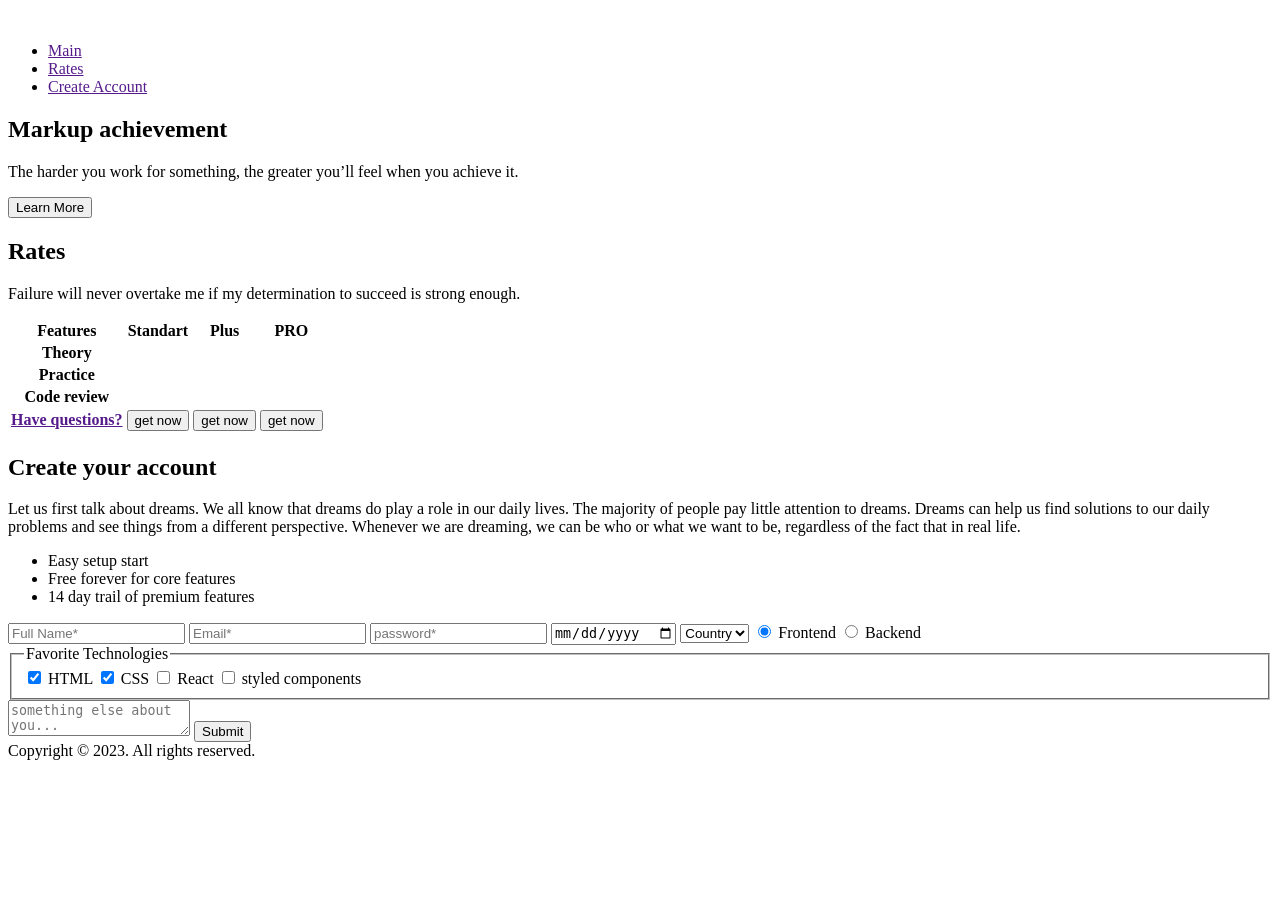
==== index.html @ 87a12f78 "task2" ====
<!DOCTYPE html>
  <html lang="en">
  <head>
    <meta charset="UTF-8">
    <meta name="viewport" content="width=device-width, initial-scale=1.0">
    <title>Document</title>
  </head>
  <body>
    <header>
      <a href="">
        <img src="./assets/images/Logo.svg" alt="">
      </a>
      <ul>
        <li>
          <a href="">Main</a>
        </li>
        <li>
          <a href="">Rates</a></li>
        <li>
          <a href="">Create Account</a>
        </li>
      </ul>
    </header>
    <section>
      <h1>Markup achievement</h1>
      <p>The harder you work for something, the greater you’ll feel when you achieve it.</p>
      <button>Learn More</button>
      <img src="./assets/images/image.svg" alt="">
    </section>
    <section>
      <h2>Rates</h2>
      <p>Failure will never overtake me if my determination to succeed is strong enough.</p>
      <table>
        <tr>
          <th>Features</th>
          <th>Standart</th>
          <th>Plus</th>
          <th>PRO</th>
        </tr>
        <tr>
          <th>Theory</th>
          <td><img src="./assets/images/td.svg" alt=""></td>
          <td><img src="./assets/images/td.svg" alt=""></td>
          <td><img src="./assets/images/td.svg" alt=""></td>
        </tr>
        <tr>
          <th>Practice</th>
          <td><img src="./assets/images/td1.svg" alt=""></td>
          <td><img src="./assets/images/td.svg" alt=""></td>
          <td><img src="./assets/images/td.svg" alt=""></td>
        </tr>
        <tr>
          <th>Code review</th>
          <td><img src="./assets/images/td1.svg" alt=""></td>
          <td><img src="./assets/images/td1.svg" alt=""></td>
          <td><img src="./assets/images/td.svg" alt=""></td>
        </tr>
        <tr>
          <th><a href="">Have questions?</a></th>
          <td><button>get now</button></td>
          <td><button>get now</button></td>
          <td><button>get now</button></td>
        </tr>
      </table>
    </section>
    <section>
      <h2>Create your account</h2>
      <p>Let us first talk about dreams. We all know that dreams do play a role in our daily lives. The majority of people pay little attention to dreams. Dreams can help us find solutions to our daily problems and see things from a different perspective. Whenever we are dreaming, we can be who or what we want to be, regardless of the fact that in real life.</p>
      <ul>
        <li>Easy setup start</li>
        <li>Free forever for core features</li>
        <li>14 day trail of premium features</li>
      </ul>
      <form action="">
        <input type="text" placeholder="Full Name*">
        <input type="email" placeholder="Email*">
        <input type="password" placeholder="password*">
        <input type="date">
        <select>
          <option selected disabled>Country</option>
          <option>Belarus</option>
          <option>China</option>
          <option>USA</option>
        </select>
        <label for="">
          <input type="radio" name="stack" checked>
          Frontend
        </label>
        <label for="">
          <input type="radio" name="stack">
          Backend
        </label>
        <fieldset>
          <legend>Favorite Technologies</legend>
          <label for="">
            <input type="checkbox" name="html" checked>
            HTML
          </label>
          <label for="">
            <input type="checkbox" name="css" checked>
            CSS
          </label>
          <label for="">
            <input type="checkbox" name="react">
            React
          </label>
          <label for="">
            <input type="checkbox" name="sc">
            styled components
          </label>
        </fieldset>
        <textarea placeholder="something else about you..."></textarea>
        <input type="submit">
      </form>
    </section>
    <footer>
      <span>Copyright © 2023. All rights reserved.</span>
    </footer>
  </body>
  </html>
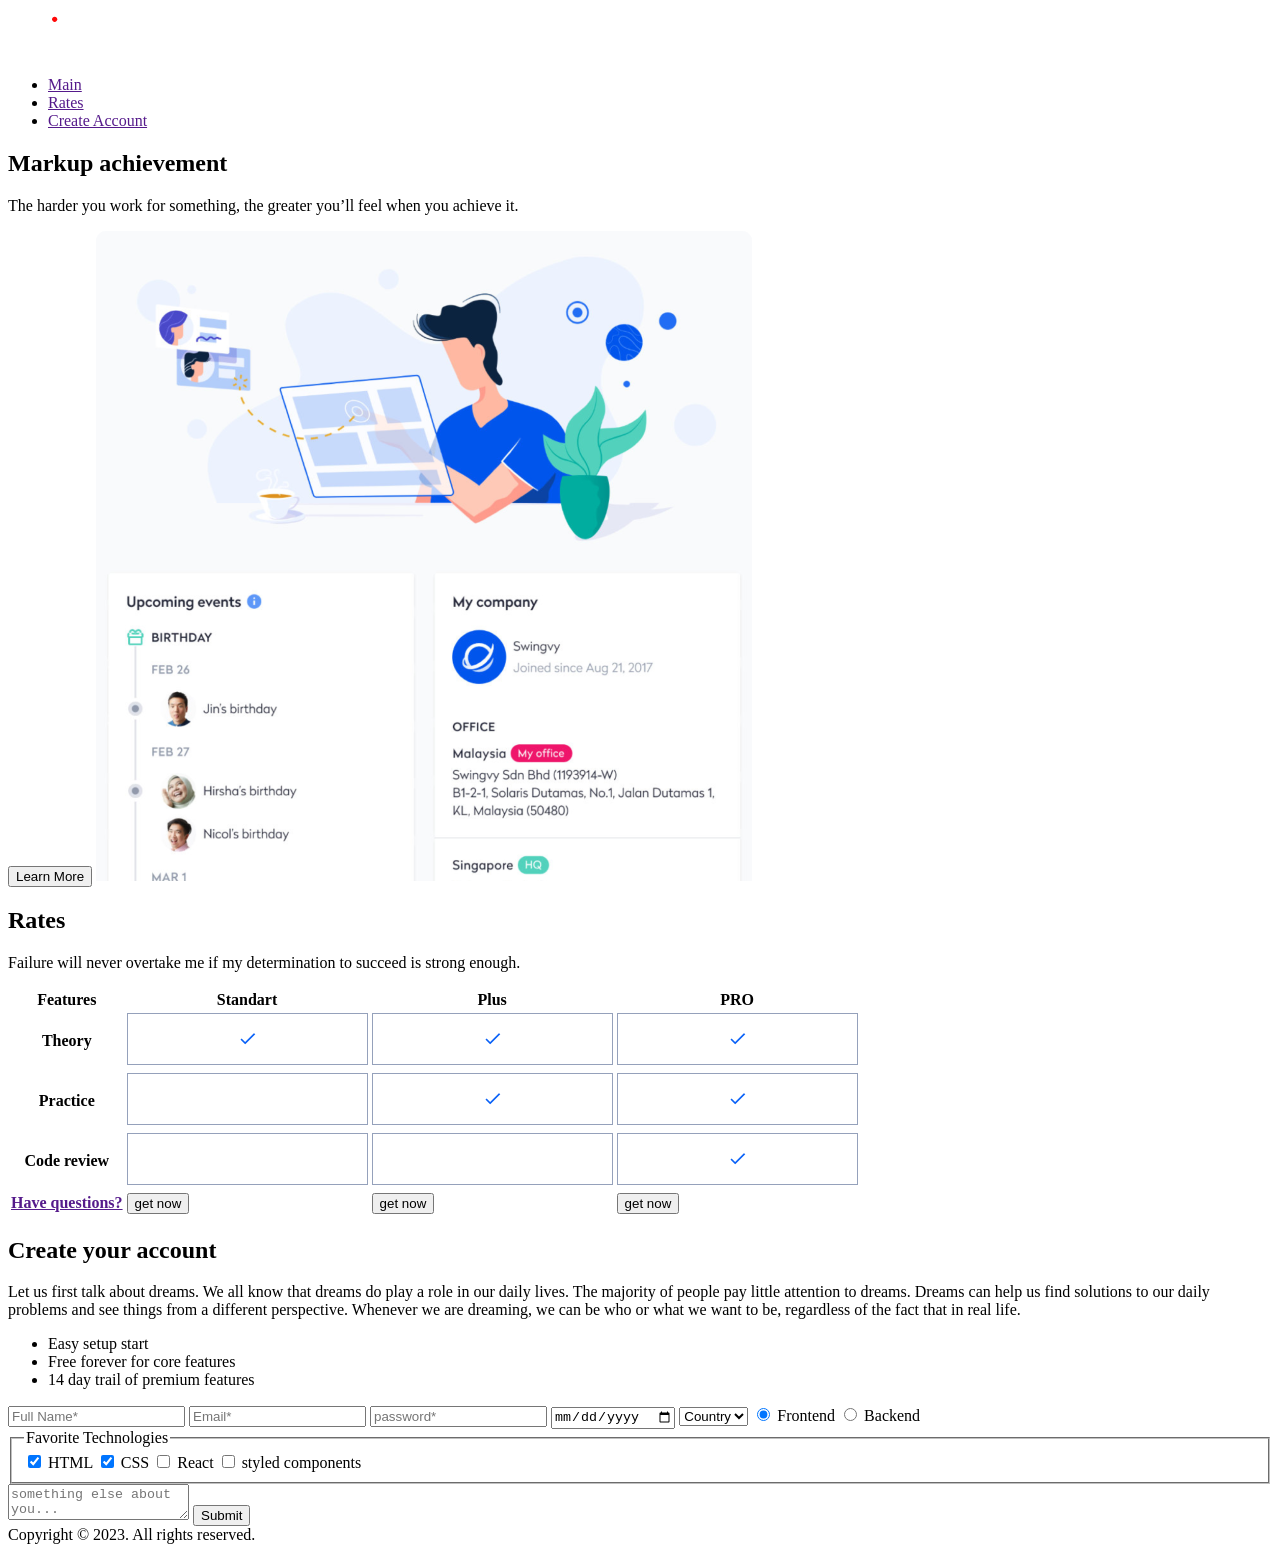
==== commit f000996d: "task3" ====
--- a/index.html
+++ b/index.html
@@ -3,12 +3,15 @@
   <head>
     <meta charset="UTF-8">
     <meta name="viewport" content="width=device-width, initial-scale=1.0">
+    <link rel="preconnect" href="https://fonts.googleapis.com">
+    <link rel="preconnect" href="https://fonts.gstatic.com" crossorigin>
+    <link href="https://fonts.googleapis.com/css2?family=Rubik:ital,wght@0,300..900;1,300..900&display=swap" rel="stylesheet">
     <title>Document</title>
   </head>
   <body>
     <header>
       <a href="">
-        <img src="./assets/images/Logo.svg" alt="">
+        <img src="./image/Logo.svg" alt="">
       </a>
       <ul>
         <li>
@@ -25,7 +28,7 @@
       <h1>Markup achievement</h1>
       <p>The harder you work for something, the greater you’ll feel when you achieve it.</p>
       <button>Learn More</button>
-      <img src="./assets/images/image.svg" alt="">
+      <img src="./image/image.png" alt="">
     </section>
     <section>
       <h2>Rates</h2>
@@ -39,21 +42,21 @@
         </tr>
         <tr>
           <th>Theory</th>
-          <td><img src="./assets/images/td.svg" alt=""></td>
-          <td><img src="./assets/images/td.svg" alt=""></td>
-          <td><img src="./assets/images/td.svg" alt=""></td>
+          <td><img src="./image/td.png" alt=""></td>
+          <td><img src="./image/td.png" alt=""></td>
+          <td><img src="./image/td.png" alt=""></td>
         </tr>
         <tr>
           <th>Practice</th>
-          <td><img src="./assets/images/td1.svg" alt=""></td>
-          <td><img src="./assets/images/td.svg" alt=""></td>
-          <td><img src="./assets/images/td.svg" alt=""></td>
+          <td><img src="./image/td1.png" alt=""></td>
+          <td><img src="./image/td.png" alt=""></td>
+          <td><img src="./image/td.png" alt=""></td>
         </tr>
         <tr>
           <th>Code review</th>
-          <td><img src="./assets/images/td1.svg" alt=""></td>
-          <td><img src="./assets/images/td1.svg" alt=""></td>
-          <td><img src="./assets/images/td.svg" alt=""></td>
+          <td><img src="./image/td1.png" alt=""></td>
+          <td><img src="./image/td1.png" alt=""></td>
+          <td><img src="./image/td.png" alt=""></td>
         </tr>
         <tr>
           <th><a href="">Have questions?</a></th>
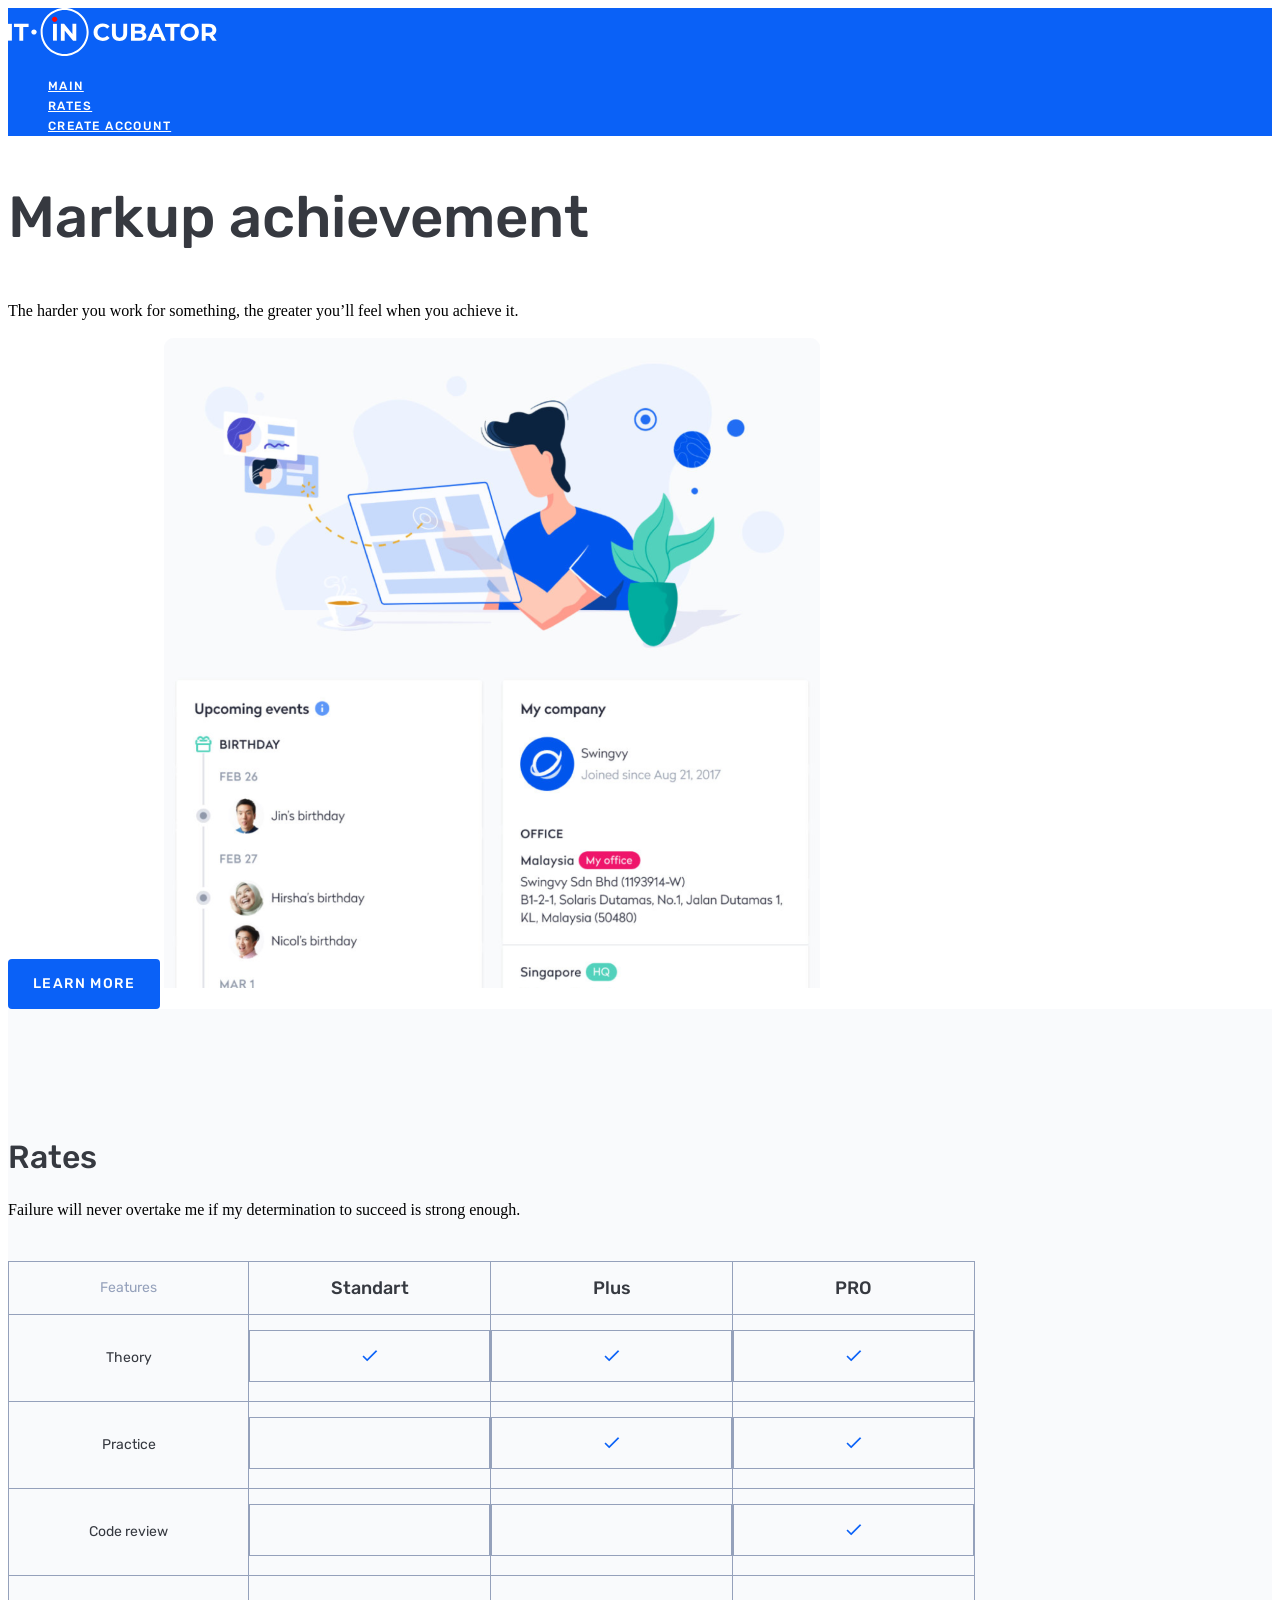
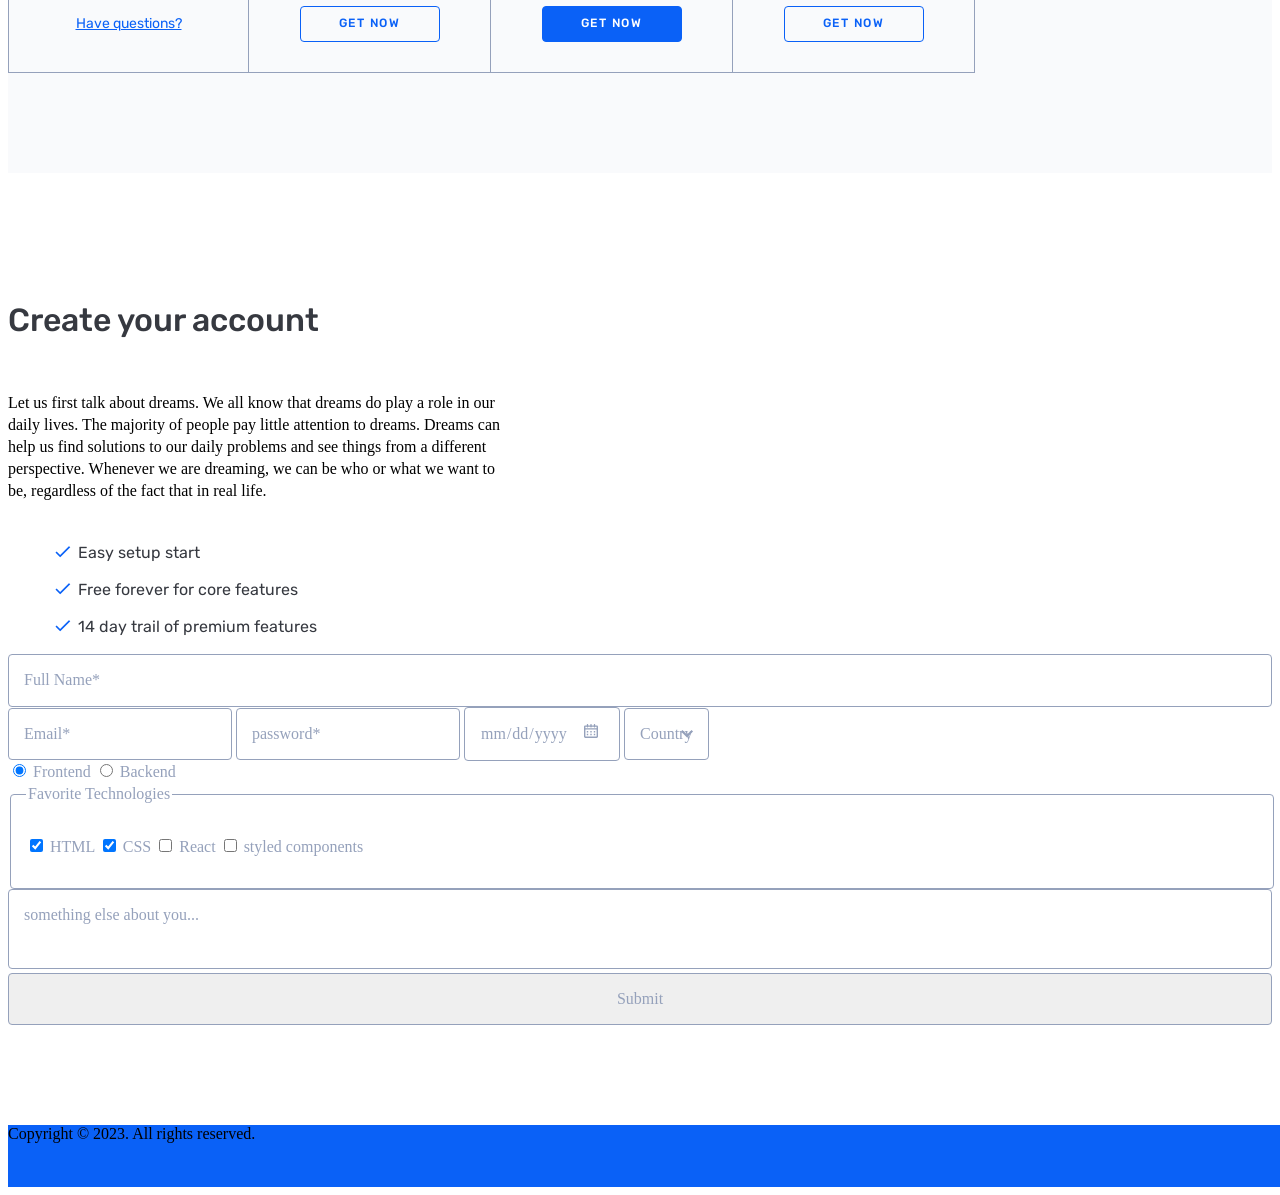
==== commit fb6d69ca: "css2" ====
--- a/index.html
+++ b/index.html
@@ -6,73 +6,74 @@
     <link rel="preconnect" href="https://fonts.googleapis.com">
     <link rel="preconnect" href="https://fonts.gstatic.com" crossorigin>
     <link href="https://fonts.googleapis.com/css2?family=Rubik:ital,wght@0,300..900;1,300..900&display=swap" rel="stylesheet">
-    <title>Document</title>
+    <link rel="stylesheet" href="style.css">
+    <title>Project</title>
   </head>
   <body>
-    <header>
-      <a href="">
-        <img src="./image/Logo.svg" alt="">
+    <header class="header">
+      <a href="" class="logo">
+        <img class="logo-img" src="./image/Logo.svg" alt="">
       </a>
-      <ul>
-        <li>
-          <a href="">Main</a>
+      <ul class="menu">
+        <li class="menu-item">
+          <a href="" class="menu-link">Main</a>
         </li>
-        <li>
-          <a href="">Rates</a></li>
-        <li>
-          <a href="">Create Account</a>
+        <li class="menu-item">
+          <a href="" class="menu-link">Rates</a></li>
+        <li class="menu-item">
+          <a href="" class="menu-link">Create Account</a>
         </li>
       </ul>
     </header>
-    <section>
-      <h1>Markup achievement</h1>
-      <p>The harder you work for something, the greater you’ll feel when you achieve it.</p>
-      <button>Learn More</button>
-      <img src="./image/image.png" alt="">
+    <section class="main">
+      <h1 class="main-title">Markup achievement</h1>
+      <p class="text">The harder you work for something, the greater you’ll feel when you achieve it.</p>
+      <button class="btn">Learn More</button>
+      <img class="main-img" src="./image/image.png" alt="">
     </section>
-    <section>
-      <h2>Rates</h2>
-      <p>Failure will never overtake me if my determination to succeed is strong enough.</p>
-      <table>
+    <section class="rates-section">
+      <h2 class="title">Rates</h2>
+      <p class="text">Failure will never overtake me if my determination to succeed is strong enough.</p>
+      <table class="table">
         <tr>
-          <th>Features</th>
-          <th>Standart</th>
-          <th>Plus</th>
-          <th>PRO</th>
+          <th class="subtitle-table gray">Features</th>
+          <th class="title-table">Standart</th>
+          <th class="title-table">Plus</th>
+          <th class="title-table">PRO</th>
         </tr>
         <tr>
-          <th>Theory</th>
+          <th class="subtitle-table">Theory</th>
           <td><img src="./image/td.png" alt=""></td>
           <td><img src="./image/td.png" alt=""></td>
           <td><img src="./image/td.png" alt=""></td>
         </tr>
         <tr>
-          <th>Practice</th>
+          <th class="subtitle-table">Practice</th>
           <td><img src="./image/td1.png" alt=""></td>
           <td><img src="./image/td.png" alt=""></td>
           <td><img src="./image/td.png" alt=""></td>
         </tr>
         <tr>
-          <th>Code review</th>
+          <th class="subtitle-table">Code review</th>
           <td><img src="./image/td1.png" alt=""></td>
           <td><img src="./image/td1.png" alt=""></td>
           <td><img src="./image/td.png" alt=""></td>
         </tr>
-        <tr>
-          <th><a href="">Have questions?</a></th>
-          <td><button>get now</button></td>
-          <td><button>get now</button></td>
-          <td><button>get now</button></td>
+        <tr class="table-footer">
+          <th class="subtitle-table"><a class="link-table" href="">Have questions?</a></th>
+          <td><button class="btn-table">get now</button class="btn-table"></td>
+          <td><button class="btn-table active">get now</button></td>
+          <td><button class="btn-table">get now</button></td>
         </tr>
       </table>
     </section>
-    <section>
-      <h2>Create your account</h2>
-      <p>Let us first talk about dreams. We all know that dreams do play a role in our daily lives. The majority of people pay little attention to dreams. Dreams can help us find solutions to our daily problems and see things from a different perspective. Whenever we are dreaming, we can be who or what we want to be, regardless of the fact that in real life.</p>
-      <ul>
-        <li>Easy setup start</li>
-        <li>Free forever for core features</li>
-        <li>14 day trail of premium features</li>
+    <section class="create-section">
+      <h2 class="title">Create your account</h2>
+      <p class="text">Let us first talk about dreams. We all know that dreams do play a role in our daily lives. The majority of people pay little attention to dreams. Dreams can help us find solutions to our daily problems and see things from a different perspective. Whenever we are dreaming, we can be who or what we want to be, regardless of the fact that in real life.</p>
+      <ul class="list">
+        <li class="list-item">Easy setup start</li>
+        <li class="list-item">Free forever for core features</li>
+        <li list class="list-item">14 day trail of premium features</li>
       </ul>
       <form action="">
         <input type="text" placeholder="Full Name*">
@@ -85,14 +86,16 @@
           <option>China</option>
           <option>USA</option>
         </select>
-        <label for="">
-          <input type="radio" name="stack" checked>
-          Frontend
-        </label>
-        <label for="">
-          <input type="radio" name="stack">
-          Backend
-        </label>
+        <div>
+          <label for="">
+            <input type="radio" name="stack" checked>
+            Frontend
+          </label>
+          <label for="">
+            <input type="radio" name="stack">
+            Backend
+          </label>
+        </div>  
         <fieldset>
           <legend>Favorite Technologies</legend>
           <label for="">
--- a/style.css
+++ b/style.css
@@ -0,0 +1,228 @@
+* {
+  padding: 0xp;
+  margin: 0xp;
+  box-sizing: border-box;
+}
+
+ul {
+  list-style: none;
+}
+
+button {
+  border: none;
+  background-color: transparent;
+}
+
+.header {
+  background: rgb(10, 97, 247);
+}
+
+.menu-link {
+  font-weight: 500;
+  font-size: 12px;
+  line-height: 1.66667;
+  letter-spacing: 0.12em;
+  text-transform: uppercase;
+  text-align: right;
+  color: rgb(255, 255, 255);
+  font-family: "Rubik", sans-serif;
+  text-transform: uppercase;
+}
+
+.main-title {
+  font-family: "Rubik", sans-serif;
+  font-weight: 500;
+  font-size: 58px;
+  line-height: 68px;
+  color: rgb(54, 57, 64);
+}
+
+.text {
+  font-weight: 400;
+  font-size: 16px;
+  line-height: 1.375;
+  color: rgb(149, 161, 187)
+  font-family "Rubik", sans-serif;
+}
+
+.btn {
+  width: 152px;
+  height: 50px;
+  border-radius: 4px;
+  background: #0a61f7;
+  font-weight: 500;
+ font-size: 14px;
+ line-height: 1.4;
+ letter-spacing: 0.1em;
+ text-transform: uppercase;
+ text-align: center;
+ color: #fff;
+ font-family: "Rubik", sans-serif;
+}
+
+.title {
+  font-family: "Rubik", sans-serif;
+  font-weight: 500;
+  font-size: 32px;
+  line-height: 1.34375;
+  color: #363940;
+}
+
+.rates-section {
+  background-color: #F9FAFC;
+  padding: 100px 0;
+}
+
+.rates-section .title {
+  margin-bottom: 20px;
+}
+
+.rates-section .text {
+  margin-bottom: 40px;
+}
+
+.table {
+  border-collapse: collapse;
+}
+
+th, td {
+  border: 1px solid #95A1BB;
+  width: 240px;
+  padding: 15px 0;
+  text-align: center;
+}
+
+.subtitle-table {
+  font-family: "Rubik", sans-serif;
+  font-weight: 400;
+  font-size: 14px;
+  line-height: 1.57143;
+  color: #363940;
+}
+
+.title-table {
+  font-weight: 500;
+  font-size: 18px;
+  line-height: 1.22222;
+  text-align: center;
+  color: #363940;
+  font-family: "Rubik", sans-serif;
+}
+
+.link-table {
+  color: #0a61f7;
+  font-family: "Rubik", sans-serif;
+}
+
+.btn-table {
+  border: 1px solid #0a61f7;
+  border-radius: 4px;
+  width: 140px;
+  height: 36px;
+  font-weight: 500;
+  font-size: 12px;
+  line-height: 1.63333;
+  letter-spacing: 0.12em;
+  text-transform: uppercase;
+  text-align: center;
+  color: #0a61f7;
+  font-family: "Rubik", sans-serif;
+}
+
+.subtitle-table.gray {
+  color: #95a1bb;
+}
+
+.btn-table.active {
+  background: #0a61f7;
+  color: #fff;
+}
+
+.table-footer td {
+  padding: 30px 0;
+}
+
+.create-section {
+  padding: 100px 0;
+}
+
+.create-section .title {
+  margin-bottom: 50px;
+}
+
+.create-section .text {
+  margin-bottom: 40px;
+  max-width: 500px;
+}
+
+.list-item {
+  list-style-image: url("./image/Mask.png");
+  margin-bottom: 15px;
+  margin-left: 30px;
+  font-weight: 400;
+  font-size: 16px;
+  line-height: 1.375;
+  color: #363940;
+  font-family: "Rubik", sans-serif;
+}
+
+input, select, fieldset, textarea {
+  border: 1px solid #95a1bb;
+  border-radius: 4px;
+  padding: 14px 15px;
+}
+
+input, select, fieldset, textarea, label, legend, input::placeholder, textarea::placeholder,select::placeholder {
+  font-weight: 400;
+  font-size: 16px;
+  line-height: 1.4;
+  color: #95a1bb;
+  font-family: "Rubik", sans-serif;
+  font-family: inherit;
+}
+
+input[type="text"] {
+  width: 100%;
+}
+
+input[type="email"], input[type="password"], input[type=""data],select {
+  width: 230px;
+  height: 50px;
+}
+
+fieldset {
+  width: 100%;
+  padding: 30px 15px;
+}
+
+textarea {
+  width: 100%;
+  min-height: 80px;
+  resize: none;
+}
+
+input[type="submit"] {
+  width: 100%;
+}
+
+select {
+  background: url(./image/Arrow-down.svg) no-repeat right 15px top 50%;
+  appearance: none;
+}
+
+input[type="date"]::-webkit-calendar-picker-indicator {
+  background: url(./image/Calendar.svg) no-repeat;
+}
+
+footer {
+  background: #0a61f7;
+  width: 1400px;
+  height: 62px;
+}
+
+small {
+  font-size: 14px;
+  font-weight: 400;
+  line-height: 22px;
+  color:#FFF;
+}
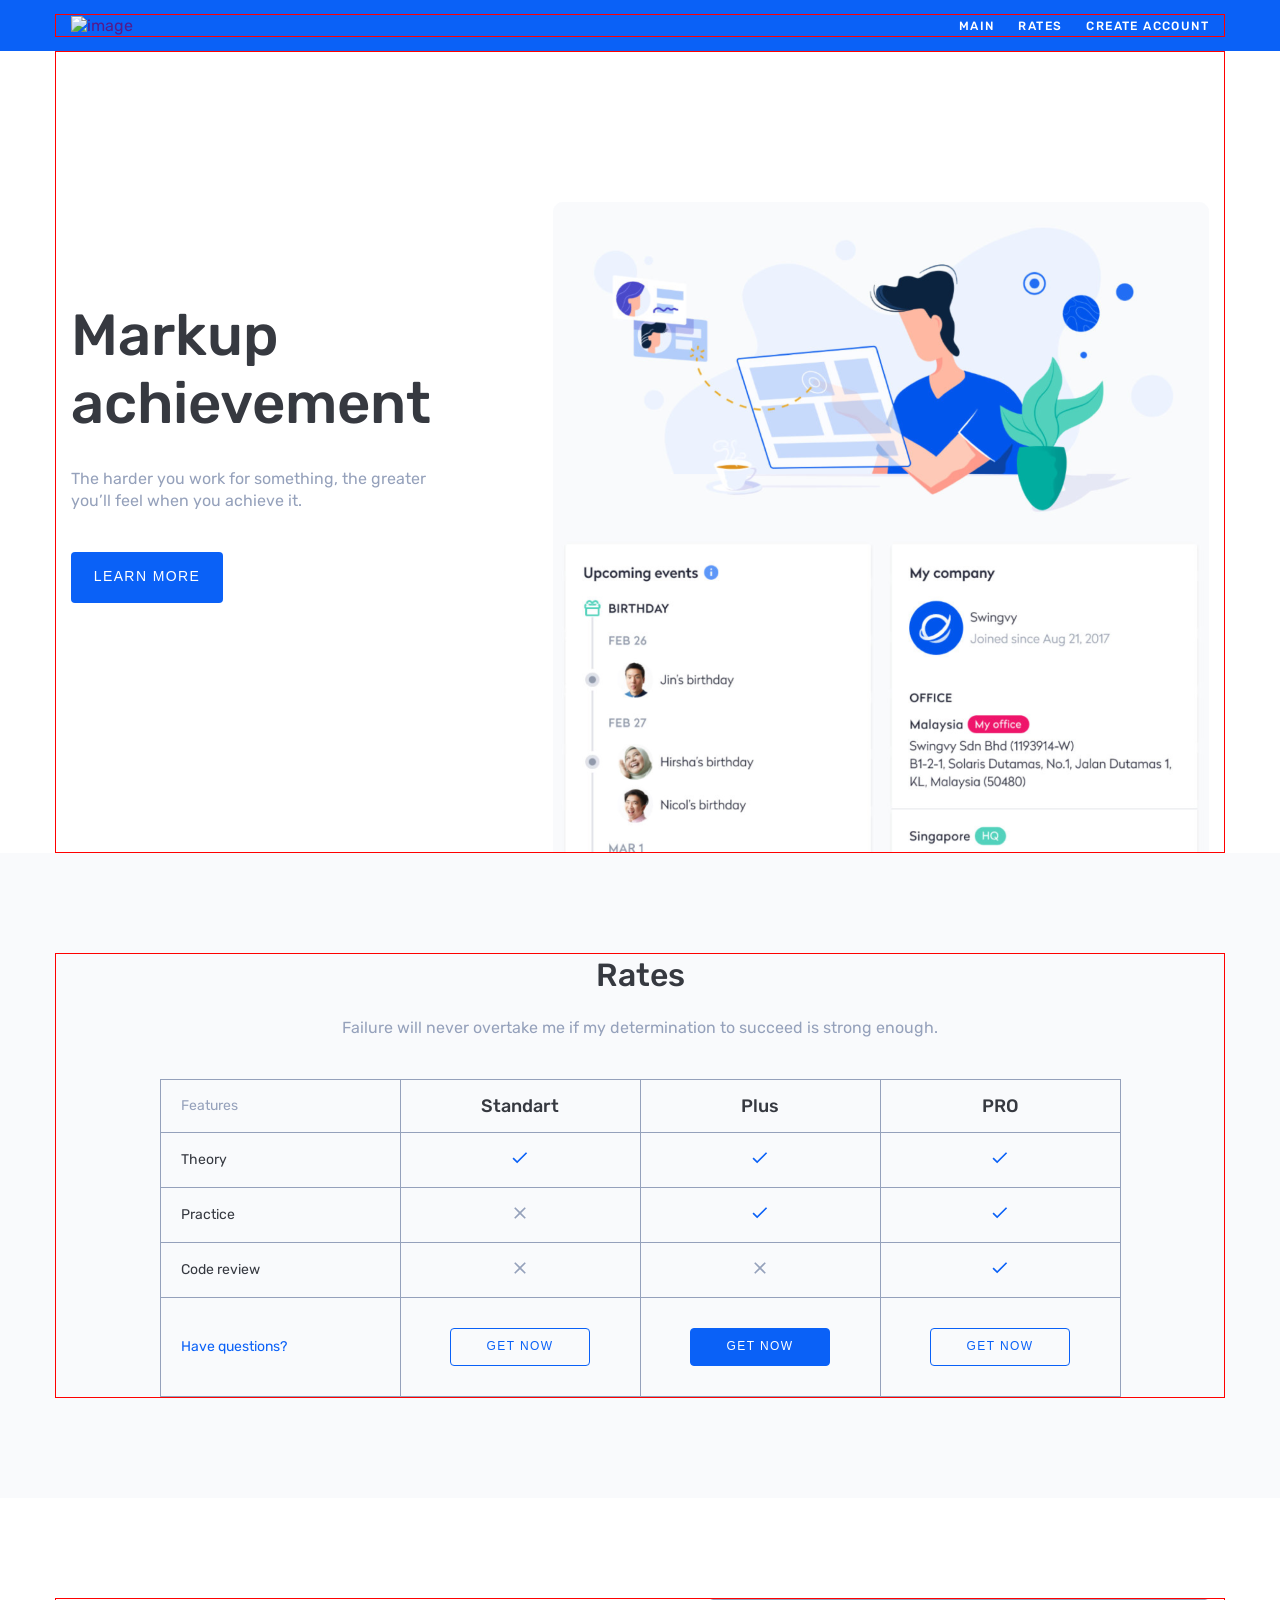
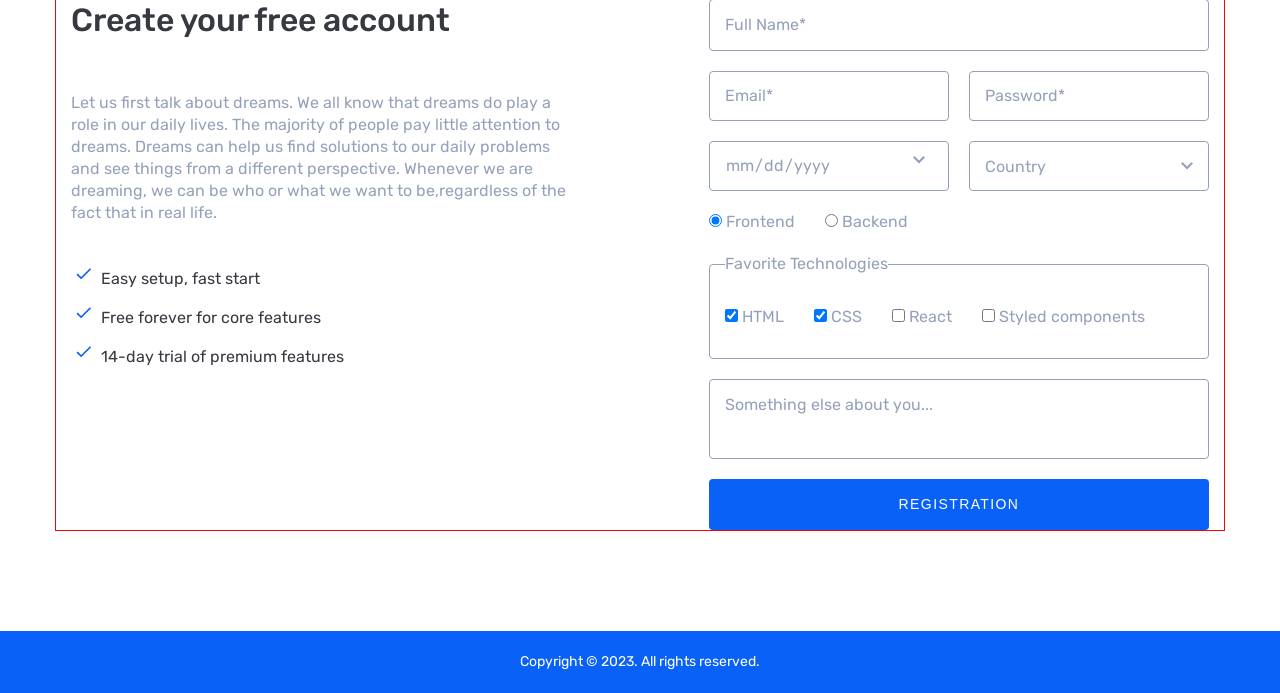
==== commit 0d5fe259: "task3n" ====
--- a/index.html
+++ b/index.html
@@ -1,126 +1,169 @@
-  <!DOCTYPE html>
-  <html lang="en">
-  <head>
+<!DOCTYPE html>
+<html lang="en">
+
+<head>
     <meta charset="UTF-8">
     <meta name="viewport" content="width=device-width, initial-scale=1.0">
-    <link rel="preconnect" href="https://fonts.googleapis.com">
-    <link rel="preconnect" href="https://fonts.gstatic.com" crossorigin>
-    <link href="https://fonts.googleapis.com/css2?family=Rubik:ital,wght@0,300..900;1,300..900&display=swap" rel="stylesheet">
+    <title>Awesome markup</title>
+
+    <link rel="preconnect" href="https://fonts.googleapis.com"> 
+    <link rel="preconnect" href="https://fonts.gstatic.com" crossorigin> 
+    <link href="https://fonts.googleapis.com/css2?family=Rubik:wght@400;500&display=swap" rel="stylesheet"> 
+
     <link rel="stylesheet" href="style.css">
-    <title>Project</title>
-  </head>
-  <body>
+</head>
+
+<body>
     <header class="header">
-      <a href="" class="logo">
-        <img class="logo-img" src="./image/Logo.svg" alt="">
-      </a>
-      <ul class="menu">
-        <li class="menu-item">
-          <a href="" class="menu-link">Main</a>
-        </li>
-        <li class="menu-item">
-          <a href="" class="menu-link">Rates</a></li>
-        <li class="menu-item">
-          <a href="" class="menu-link">Create Account</a>
-        </li>
-      </ul>
+      <div class="container">
+        <div class="header-wrapper">
+          <a href="" class="logo">
+              <img class="logo-img" src="./image/logo.svg" alt="image">
+          </a>
+          <ul class="menu">
+              <li class="menu-item">
+                  <a href="" class="menu-link">Main</a>
+              </li>
+              <li class="menu-item">
+                  <a href="" class="menu-link">Rates</a>
+              </li>
+              <li class="menu-item">
+                  <a href="" class="menu-link">Create Account</a>
+              </li>
+          </ul>
+        </div>
+      </div>  
     </header>
+
     <section class="main">
-      <h1 class="main-title">Markup achievement</h1>
-      <p class="text">The harder you work for something, the greater you’ll feel when you achieve it.</p>
-      <button class="btn">Learn More</button>
-      <img class="main-img" src="./image/image.png" alt="">
+      <div class="container">
+        <div class="main-wrapper">
+          <div class="main-info">
+            <h1 class="main-title">Markup achievement</h1>
+            <p class="text">The harder you work for something, the greater you’ll feel when you achieve it.</p>
+            <button class="button">Learn More</button>
+          </div>
+          <img class="main-img" src="/image/image.png" alt="image">
+        </div>
+      </div>  
     </section>
+
     <section class="rates-section">
-      <h2 class="title">Rates</h2>
-      <p class="text">Failure will never overtake me if my determination to succeed is strong enough.</p>
-      <table class="table">
-        <tr>
-          <th class="subtitle-table gray">Features</th>
-          <th class="title-table">Standart</th>
-          <th class="title-table">Plus</th>
-          <th class="title-table">PRO</th>
-        </tr>
-        <tr>
-          <th class="subtitle-table">Theory</th>
-          <td><img src="./image/td.png" alt=""></td>
-          <td><img src="./image/td.png" alt=""></td>
-          <td><img src="./image/td.png" alt=""></td>
-        </tr>
-        <tr>
-          <th class="subtitle-table">Practice</th>
-          <td><img src="./image/td1.png" alt=""></td>
-          <td><img src="./image/td.png" alt=""></td>
-          <td><img src="./image/td.png" alt=""></td>
-        </tr>
-        <tr>
-          <th class="subtitle-table">Code review</th>
-          <td><img src="./image/td1.png" alt=""></td>
-          <td><img src="./image/td1.png" alt=""></td>
-          <td><img src="./image/td.png" alt=""></td>
-        </tr>
-        <tr class="table-footer">
-          <th class="subtitle-table"><a class="link-table" href="">Have questions?</a></th>
-          <td><button class="btn-table">get now</button class="btn-table"></td>
-          <td><button class="btn-table active">get now</button></td>
-          <td><button class="btn-table">get now</button></td>
-        </tr>
-      </table>
+      <div class="container">
+        <div class="rates-wrapper">
+          <h2 class="title">Rates</h2>
+          <p class="text">Failure will never overtake me if my determination to succeed is strong enough.</p>
+          <table class="table">
+              <tr>
+                  <th class="table-subtitle gray">Features</th>
+                  <th class="table-title">Standart</th>
+                  <th class="table-title">Plus</th>
+                  <th class="table-title">PRO</th>
+              </tr>
+              <tr>
+                  <th class="table-subtitle">Theory</th>
+                  <td><img src="./image/Check.svg" alt=""></td>
+                  <td><img src="./image/Check.svg" alt=""></td>
+                  <td><img src="./image/Check.svg" alt=""></td>
+              </tr>
+              <tr>
+                  <th class="table-subtitle">Practice</th>
+                  <td><img src="./image/Close.svg" alt=""></td>
+                  <td><img src="./image/Check.svg" alt=""></td>
+                  <td><img src="./image/Check.svg" alt=""></td>
+              </tr>
+              <tr>
+                  <th class="table-subtitle">Code review</th>
+                  <td><img src="./image/Close.svg" alt=""></td>
+                  <td><img src="./image/Close.svg" alt=""></td>
+                  <td><img src="./image/Check.svg" alt=""></td>
+              </tr>
+              <tr class="table-footer">
+                  <th class="table-subtitle"><a href="" class="table-link">Have questions?</a></th>
+                  <td><button class="table-button">get now</button></td>
+                  <td><button class="table-button active">get now</button></td>
+                  <td><button class="table-button">get now</button></t>
+              </tr>
+          </table>
+        </div>  
+      </div>  
     </section>
-    <section class="create-section">
-      <h2 class="title">Create your account</h2>
-      <p class="text">Let us first talk about dreams. We all know that dreams do play a role in our daily lives. The majority of people pay little attention to dreams. Dreams can help us find solutions to our daily problems and see things from a different perspective. Whenever we are dreaming, we can be who or what we want to be, regardless of the fact that in real life.</p>
-      <ul class="list">
-        <li class="list-item">Easy setup start</li>
-        <li class="list-item">Free forever for core features</li>
-        <li list class="list-item">14 day trail of premium features</li>
-      </ul>
-      <form action="">
-        <input type="text" placeholder="Full Name*">
-        <input type="email" placeholder="Email*">
-        <input type="password" placeholder="password*">
-        <input type="date">
-        <select>
-          <option selected disabled>Country</option>
-          <option>Belarus</option>
-          <option>China</option>
-          <option>USA</option>
-        </select>
-        <div>
-          <label for="">
-            <input type="radio" name="stack" checked>
-            Frontend
-          </label>
-          <label for="">
-            <input type="radio" name="stack">
-            Backend
-          </label>
-        </div>  
-        <fieldset>
-          <legend>Favorite Technologies</legend>
-          <label for="">
-            <input type="checkbox" name="html" checked>
-            HTML
-          </label>
-          <label for="">
-            <input type="checkbox" name="css" checked>
-            CSS
-          </label>
-          <label for="">
-            <input type="checkbox" name="react">
-            React
-          </label>
-          <label for="">
-            <input type="checkbox" name="sc">
-            styled components
-          </label>
-        </fieldset>
-        <textarea placeholder="something else about you..."></textarea>
-        <input type="submit">
-      </form>
+
+    <section class="create-account-section">
+      <div class="container">
+        <div class="account-wrapper">
+          <div class="account-info-wrapper">
+            <h2 class="title">Create your free account</h2>
+            <p class="text">Let us first talk about dreams. We all know that dreams do play a role in our daily lives. The majority of people pay little attention to dreams. Dreams can help us find solutions to our daily problems and see things from a different perspective. Whenever we are dreaming, we can be who or what we want to be,regardless of the fact that in real life.</p>
+            <ul class="list">
+                <li class="list-item">Easy setup, fast start</li>
+                <li class="list-item">Free forever for core features</li>
+                <li class="list-item">14-day trial of premium features</li>
+            </ul>
+          </div>
+
+
+          <form>
+              <input type="text" placeholder="Full Name*">
+              <div class="fields-wrapper">
+                <input type="email" placeholder="Email*">
+                <input type="password" placeholder="Password*">
+                <input type="date">
+
+                <select>
+                    <option selected disabled>Country</option>
+                    <option>Belarus</option>
+                    <option>China</option>
+                    <option>USA</option>
+                </select>
+              </div>
+              
+
+              <div class="stack">
+                  <label for="front">
+                      <input id="front" type="radio" name="stack" checked>
+                      Frontend
+                  </label>
+    
+                  <label for="back">
+                      <input id="back" type="radio" name="stack">
+                      Backend
+                  </label>
+              </div>
+
+              <fieldset>
+                  <legend>Favorite Technologies</legend>
+                  <label for="html">
+                      <input id="html" type="checkbox" name="html" checked>
+                      HTML
+                  </label>
+  
+                  <label for="css">
+                      <input id="css" type="checkbox" name="css" checked>
+                      CSS
+                  </label>
+
+                  <label for="react">
+                      <input id="react" type="checkbox" name="react">
+                      React
+                  </label>
+
+                  <label for="sc">
+                      <input id="sc" type="checkbox" name="sc">
+                      Styled components
+                  </label>
+              </fieldset>
+
+              <textarea placeholder="Something else about you..."></textarea>
+
+              <button class="button" type="submit">registration</button>
+          </form>
+        </div>
+      </div>  
     </section>
-    <footer>
-      <span>Copyright © 2023. All rights reserved.</span>
+    
+    <footer class="footer">
+        <small>Copyright © 2023. All rights reserved.</small>
     </footer>
-  </body>
-  </html>+</body>
+</html>
--- a/style.css
+++ b/style.css
@@ -1,228 +1,319 @@
+/* ================ Сбросс стилей ================ */
+
 * {
-  padding: 0xp;
-  margin: 0xp;
-  box-sizing: border-box;
+    padding: 0px;
+	margin: 0px;
+	box-sizing: border-box;
+}
+
+/* ================ Общие стили ================ */
+
+html, 
+body {
+    font-family: 'Rubik', sans-serif;
+    font-style: normal;
+}
+
+a {
+    text-decoration: none;
+}
+
+a:hover {
+  text-decoration: underline;
 }
 
 ul {
-  list-style: none;
+    list-style: none;
 }
 
 button {
-  border: none;
-  background-color: transparent;
-}
+    border: none;
+    background-color: transparent;
+    cursor: pointer;
+    transition: 0.2s;
+}
+
+button:hover {
+  transform: translateY(-5px);
+}
+
+.title {
+    color: #363940;
+    font-size: 32px;
+    font-weight: 500;
+    line-height: 43px;
+}
+
+.text {
+    color: #95A1BB;
+    font-size: 16px;
+    font-weight: 400; 
+    line-height: 22px;
+}
+
+.container {
+    height: 100%;
+    width: 100%;
+    max-width: 1170px;
+    padding: 0 15px;
+    margin-left: auto;
+    margin-right: auto;
+    border: 1px solid red;
+}
+
+/* ================ Стили для Хедера ================ */
 
 .header {
-  background: rgb(10, 97, 247);
+    background-color: #0A61F7;
+    padding: 14px 0;
+}
+
+.header-wrapper {
+  display: flex;
+  justify-content: space-between;
+  align-items: center;
+}
+
+.menu {
+  display: flex;
+  gap: 24px;
 }
 
 .menu-link {
-  font-weight: 500;
-  font-size: 12px;
-  line-height: 1.66667;
-  letter-spacing: 0.12em;
-  text-transform: uppercase;
-  text-align: right;
-  color: rgb(255, 255, 255);
-  font-family: "Rubik", sans-serif;
-  text-transform: uppercase;
+    color: #FFF;
+    font-size: 12px;
+    font-weight: 500;
+    line-height: 20px; /* 166.667% */
+    letter-spacing: 1.4px;
+    text-transform: uppercase;
+}
+
+/* ================ Стили для 1-й секции ================ */
+
+.main-wrapper {
+  display: flex;
+  justify-content: space-between;
+  align-items: center;
+  height: 800px;
+}
+
+.main-img {
+  align-self: flex-end;
 }
 
 .main-title {
-  font-family: "Rubik", sans-serif;
-  font-weight: 500;
-  font-size: 58px;
-  line-height: 68px;
-  color: rgb(54, 57, 64);
-}
-
-.text {
-  font-weight: 400;
-  font-size: 16px;
-  line-height: 1.375;
-  color: rgb(149, 161, 187)
-  font-family "Rubik", sans-serif;
-}
-
-.btn {
-  width: 152px;
-  height: 50px;
-  border-radius: 4px;
-  background: #0a61f7;
-  font-weight: 500;
- font-size: 14px;
- line-height: 1.4;
- letter-spacing: 0.1em;
- text-transform: uppercase;
- text-align: center;
- color: #fff;
- font-family: "Rubik", sans-serif;
-}
-
-.title {
-  font-family: "Rubik", sans-serif;
-  font-weight: 500;
-  font-size: 32px;
-  line-height: 1.34375;
-  color: #363940;
+    color: #363940;
+    font-size: 58px;
+    font-weight: 500;
+    line-height: 68px;
+    margin-bottom: 30px;
+}
+
+.main .text {
+    margin-bottom: 40px;
+    max-width: 380px ;
+}
+
+.button {
+    width: 152px;
+    height: 51px;
+    border-radius: 4px;
+    background: #0A61F7;
+    font-size: 14px;
+    color: #FFF;
+    font-weight: 500;
+    line-height: 19.6px;
+    letter-spacing: 1.4px;
+    text-transform: uppercase;
+}
+
+/* ================ Стили для 2-й секции ================ */
+
+.rates-wrapper {
+  display: flex;
+  flex-direction: column;
+  align-items: center;
 }
 
 .rates-section {
-  background-color: #F9FAFC;
-  padding: 100px 0;
+    background-color: #F9FAFC;
+    padding: 100px 0;
 }
 
 .rates-section .title {
-  margin-bottom: 20px;
+    margin-bottom: 20px;
 }
 
 .rates-section .text {
-  margin-bottom: 40px;
+    margin-bottom: 40px;
 }
 
 .table {
-  border-collapse: collapse;
-}
-
-th, td {
-  border: 1px solid #95A1BB;
-  width: 240px;
-  padding: 15px 0;
-  text-align: center;
-}
-
-.subtitle-table {
-  font-family: "Rubik", sans-serif;
-  font-weight: 400;
-  font-size: 14px;
-  line-height: 1.57143;
-  color: #363940;
-}
-
-.title-table {
-  font-weight: 500;
-  font-size: 18px;
-  line-height: 1.22222;
-  text-align: center;
-  color: #363940;
-  font-family: "Rubik", sans-serif;
-}
-
-.link-table {
-  color: #0a61f7;
-  font-family: "Rubik", sans-serif;
-}
-
-.btn-table {
-  border: 1px solid #0a61f7;
-  border-radius: 4px;
-  width: 140px;
-  height: 36px;
-  font-weight: 500;
-  font-size: 12px;
-  line-height: 1.63333;
-  letter-spacing: 0.12em;
-  text-transform: uppercase;
-  text-align: center;
-  color: #0a61f7;
-  font-family: "Rubik", sans-serif;
-}
-
-.subtitle-table.gray {
-  color: #95a1bb;
-}
-
-.btn-table.active {
-  background: #0a61f7;
-  color: #fff;
-}
-
-.table-footer td {
-  padding: 30px 0;
-}
-
-.create-section {
-  padding: 100px 0;
-}
-
-.create-section .title {
-  margin-bottom: 50px;
-}
-
-.create-section .text {
-  margin-bottom: 40px;
-  max-width: 500px;
+    border-collapse: collapse;
+}
+
+th, td { /* Стилизуем по названию тега */
+    border: 1px solid #95A1BB;
+    width: 240px;
+    padding: 15px 0;
+    text-align: center;
+}
+
+.table-title {
+    color: #363940;
+    font-size: 18px;
+    font-weight: 500;
+    line-height: 22px;
+}
+
+.table-subtitle {
+    color: #363940;
+    font-size: 14px;
+    font-weight: 400;
+    line-height: 22px;
+    text-align: left;
+    padding-left: 20px;
+}
+
+.table-subtitle.gray { 
+    color: #95A1BB; /* стиль применится, если у элемента будут эти оба класса */
+}
+
+.table-link {
+    color: #0A61F7;
+}
+
+.table-button {
+    width: 140px;
+    padding: 8px 0;
+    border-radius: 4px;
+    border: 1px solid #0A61F7;
+    font-size: 12px;
+    font-weight: 500;
+    line-height: 19.6px;
+    letter-spacing: 1.4px;
+    text-transform: uppercase;
+    color: #0A61F7;
+}
+
+.table-button.active { /* эти свойства применятся, если у кнопки будут оба класса */
+    background: #0A61F7;
+    color: #FFF;
+}
+
+.table-footer td { 
+    padding: 30px 0;
+}
+
+/* ================ Стили для 3-й секции ================ */
+
+.create-account-section {
+    padding: 100px 0;
+}
+
+.account-wrapper {
+display: flex;
+justify-content: space-between;
+}
+
+.create-account-section .title {
+    margin-bottom: 50px;
+}
+
+.create-account-section .text {
+    margin-bottom: 40px;
+    max-width: 500px;
 }
 
 .list-item {
-  list-style-image: url("./image/Mask.png");
-  margin-bottom: 15px;
-  margin-left: 30px;
-  font-weight: 400;
-  font-size: 16px;
-  line-height: 1.375;
-  color: #363940;
-  font-family: "Rubik", sans-serif;
+    list-style-image: url("./image/Check.svg");
+    margin-left: 30px;
+    margin-bottom: 15px;
+    color: #363940;
+}
+
+form {
+    width: 100%;
+    max-width: 500px;
+    display: flex;
+    flex-direction: column;
+    gap: 20px;
 }
 
 input, select, fieldset, textarea {
-  border: 1px solid #95a1bb;
-  border-radius: 4px;
-  padding: 14px 15px;
-}
-
-input, select, fieldset, textarea, label, legend, input::placeholder, textarea::placeholder,select::placeholder {
-  font-weight: 400;
-  font-size: 16px;
-  line-height: 1.4;
-  color: #95a1bb;
-  font-family: "Rubik", sans-serif;
-  font-family: inherit;
+    border-radius: 4px;
+    border: 1px solid #95A1BB;
+    padding: 14px 15px;
+}
+
+.fields-wrapper {
+  display: flex;
+  flex-wrap: wrap;
+  gap: 20px;
+}
+
+input, select, fieldset, textarea, label, legend, input::placeholder, select::placeholder, textarea::placeholder {
+    color: #95A1BB;
+    font-size: 16px;
+    font-weight: 400; 
+    line-height: 22.4px;
+    font-family: inherit;
 }
 
 input[type="text"] {
-  width: 100%;
-}
-
-input[type="email"], input[type="password"], input[type=""data],select {
-  width: 230px;
-  height: 50px;
+    width: 100%;
+}
+
+input[type="email"], input[type="password"], input[type="date"], select {
+    width: 230px;
+    height: 50px;
+    flex-grow: 1;
+}
+
+input[type="radio"], input[type="checkbox"], input[type="date"], select {
+    cursor: pointer;
+}
+
+.stack, fieldset {
+  display: flex;
+  gap: 30px;
 }
 
 fieldset {
-  width: 100%;
-  padding: 30px 15px;
+    width: 100%;
+    padding: 30px 15px;
 }
 
 textarea {
-  width: 100%;
-  min-height: 80px;
-  resize: none;
-}
-
-input[type="submit"] {
-  width: 100%;
+    width: 100%;
+    min-height: 80px;
+    resize: none;
+}
+
+form .button {
+    width: 100%;
 }
 
 select {
-  background: url(./image/Arrow-down.svg) no-repeat right 15px top 50%;
-  appearance: none;
+    background: url(./image/Arrow-down.svg) no-repeat right 15px top 50%;
+    appearance: none;
 }
 
 input[type="date"]::-webkit-calendar-picker-indicator {
-  background: url(./image/Calendar.svg) no-repeat;
-}
-
-footer {
-  background: #0a61f7;
-  width: 1400px;
-  height: 62px;
+    background: url(/image/Calendar.svg) no-repeat;
+}
+
+/* ================ Стили для футера ================ */
+
+.footer {
+    background-color: #0A61F7;
+    text-align: center;
+    padding: 20px 0;
 }
 
 small {
-  font-size: 14px;
-  font-weight: 400;
-  line-height: 22px;
-  color:#FFF;
+    font-size: 14px;
+    font-weight: 400;
+    line-height: 22px;
+    color:#FFF;
 }
